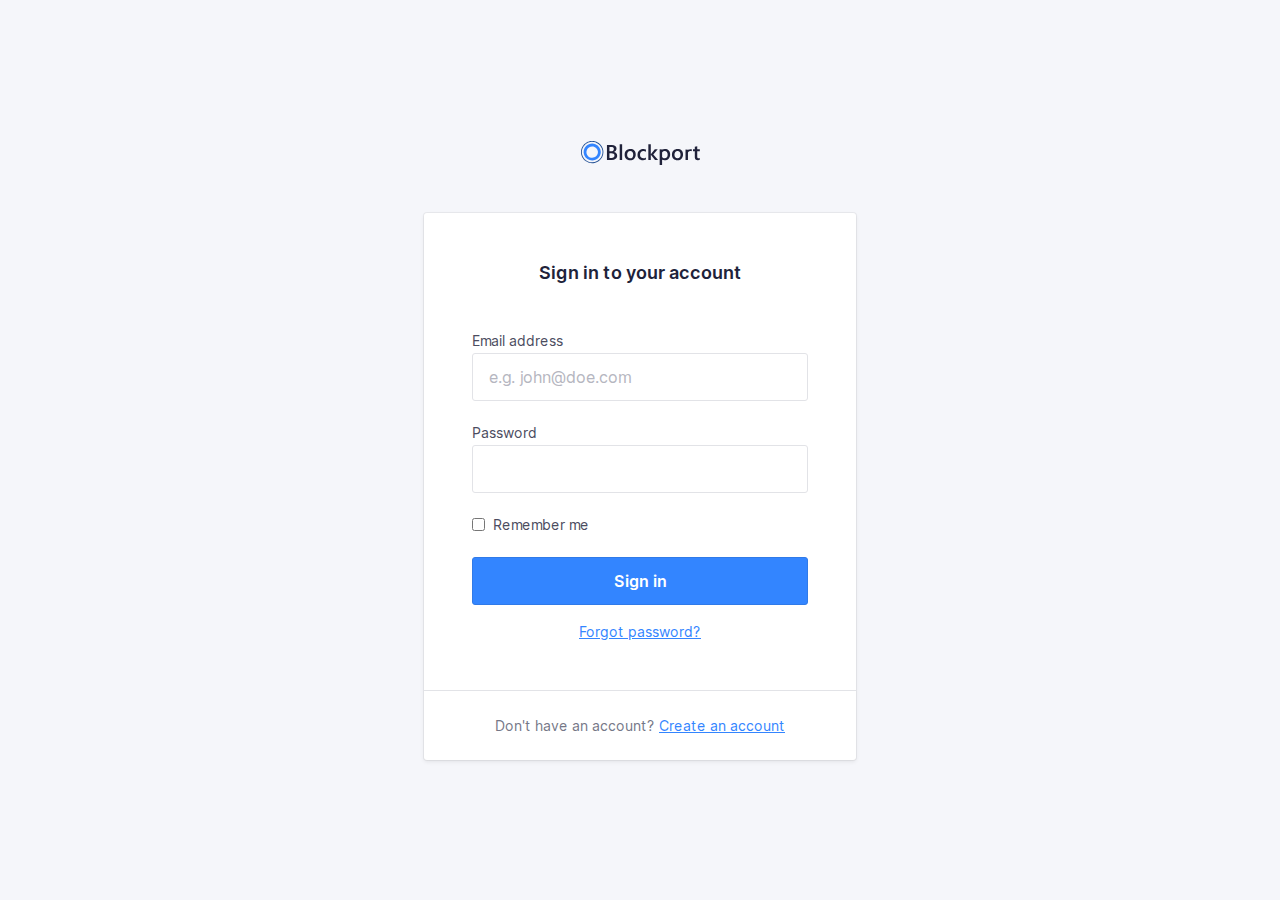
==== index.html @ 07c6e203 "Initial commit" ====
<!doctype html>
<html lang="en">

<head>
    <meta charset="utf-8">
    <meta http-equiv="x-ua-compatible" content="ie=edge">
    <title>Blockport - Sign in</title>
    <meta name="description" content="This is my HTML5 boilerplate.">
    <meta name="viewport" content="width=device-width, initial-scale=1.0">
    <meta name="theme-color" content="#e85e00">

    <link rel="icon" href="favicon.svg">
    <link rel="apple-touch-icon" href="apple-touch-icon.png">
    <link rel="manifest" href="manifest.json">

    <script defer src="script/app.js"></script>
    <link rel="stylesheet" href="css/screen.css">
</head>

<body>
    <section class="o-row o-row--login">
        <div class="o-container u-max-width-xs">
            <h1 class="c-logo">
                <svg class="c-logo__symbol" viewBox="0 0 119 24" xmlns="http://www.w3.org/2000/svg">
                    <title>Blockport</title>
                    <path class="c-logo__path c-logo__path--1" d="M25.9496128,18.9917356 L25.9496128,4.04231406 L30.7396633,4.04231406 C32.19945,4.04231406 33.3560606,4.35834712 34.2094949,4.99041321 C35.0252057,5.55089835 35.5052521,6.4769114 35.4896465,7.4598347 C35.5056187,8.25676883 35.2485893,9.03557965 34.7604209,9.6694215 C34.2511175,10.3119823 33.5500641,10.7791057 32.7570539,11.0042975 L32.7570539,11.0459504 C33.6957957,11.1207168 34.5764055,11.5260387 35.2392256,12.1884297 C35.8602694,12.8310744 36.1707912,13.6667769 36.1707912,14.6955372 C36.1979832,15.9155062 35.6268682,17.0730015 34.6382155,17.8016529 C33.6205051,18.5950413 32.3363468,18.9917356 30.7857407,18.9917356 L25.9496128,18.9917356 Z M41.1511616,18.9918689 L38.6990404,18.9918689 L38.6990404,3.18727869 L41.1511616,3.18727869 L41.1511616,18.9918689 Z M49.1105387,19.2396694 C47.4477441,19.2396694 46.1195118,18.741157 45.1258418,17.7441322 C44.1321717,16.7471074 43.6360046,15.4247934 43.6373401,13.7771901 C43.6373401,11.9841322 44.1548767,10.5838017 45.1899495,9.57619833 C46.2250223,8.56859504 47.6200337,8.06479338 49.3749832,8.06479338 C51.0591469,8.06479338 52.3720202,8.55471073 53.3136027,9.53454547 C54.2551852,10.5143802 54.7226376,11.8730579 54.7159596,13.6105785 C54.7159596,15.313719 54.2091077,16.677686 53.195404,17.7024794 C52.1817003,18.7272727 50.8200787,19.2396694 49.1105387,19.2396694 Z M64.9231145,18.4998347 C63.986548,19.011405 62.9292595,19.2667693 61.8599663,19.2396694 C60.2572727,19.2396694 58.9657689,18.7444628 57.9854545,17.7540496 C57.0051402,16.7636364 56.5136477,15.4796694 56.5109764,13.9021488 C56.5109764,12.1434711 57.0385299,10.7312397 58.0936364,9.66545453 C59.1487429,8.59966942 60.5611166,8.0661157 62.3307576,8.06479338 C63.2258904,8.04636779 64.1144193,8.22027864 64.9351347,8.57454547 L64.9351347,10.8277686 C64.2490961,10.2941313 63.4035149,10.0011171 62.5310943,9.99471073 C61.5738178,9.96365776 60.6492491,10.3415166 59.9928283,11.0320661 C59.3330526,11.7236364 59.003165,12.6287603 59.003165,13.747438 C59.003165,14.8661157 59.3136869,15.7381818 59.9347306,16.3636364 C60.5557744,17.0023141 61.3891751,17.3216529 62.4349327,17.3216529 C63.3470917,17.3090469 64.2260005,16.9806241 64.9191077,16.3933884 L64.9191077,18.4998347 L64.9231145,18.4998347 Z M77.1256229,18.9918689 L74.0304209,18.9918689 L69.8393771,13.8605902 L69.7973064,13.8605902 L69.7973064,18.9918689 L67.3451852,18.9918689 L67.3451852,3.18727869 L69.7973064,3.18727869 L69.7973064,13.2039344 L69.8393771,13.2039344 L73.7980303,8.31462295 L76.7349663,8.31462295 L72.2814815,13.4718689 L77.1256229,18.9918689 Z M118.81569,18.8747107 C118.223016,19.1343064 117.578072,19.2557712 116.930522,19.2297521 C114.839007,19.2297521 113.793249,18.2380165 113.793249,16.2545455 L113.793249,10.2128926 L111.990219,10.2128926 L111.990219,8.31669423 L113.793249,8.31669423 L113.793249,5.84528927 L116.235354,5.15702479 L116.235354,8.31669423 L118.81569,8.31669423 L118.81569,10.2128926 L116.235354,10.2128926 L116.235354,15.5504132 C116.235354,16.1824793 116.351549,16.6340496 116.583939,16.905124 C116.81633,17.1761983 117.202312,17.3084298 117.741886,17.3018182 C118.130518,17.3099664 118.50999,17.1844984 118.81569,16.9467769 L118.81569,18.8647934 L118.81569,18.8747107 Z M109.678333,8.12826445 C110.052664,8.12904551 110.426384,8.1582218 110.796212,8.21553718 L110.796212,10.2961983 C110.392833,10.129817 109.958979,10.0480952 109.522071,10.0561983 C108.65244,10.0185786 107.815007,10.3854441 107.258266,11.0479339 C107.143588,11.1960713 107.043624,11.3548242 106.959764,11.5219835 L106.959764,18.9917356 L104.519663,18.9917356 L104.519663,8.37818184 L106.959764,8.66776859 L106.959764,8.67768594 C107.814579,8.30025824 108.742499,8.11272598 109.678333,8.12826445 Z M96.4320707,19.2396694 C94.7692761,19.2396694 93.4410438,18.741157 92.4473737,17.7441322 C91.4537037,16.7471074 90.9575366,15.4247934 90.9588721,13.7771901 C90.9588721,11.9841322 91.4764087,10.5838017 92.5114815,9.57619833 C93.5465543,8.56859504 94.9415657,8.06479338 96.6965152,8.06479338 C98.3806789,8.06479338 99.6935522,8.55471073 100.635135,9.53454547 C101.576717,10.5143802 102.04417,11.8730579 102.037492,13.6105785 C102.037492,15.313719 101.53064,16.677686 100.516936,17.7024794 C99.5032323,18.7272727 98.1416107,19.2396694 96.4320707,19.2396694 Z M87.7494781,9.53454547 C88.6883893,10.5157025 89.1578451,11.873719 89.1578451,13.608595 C89.1591806,15.3117355 88.6523287,16.6757025 87.6372896,17.7004959 C86.6222504,18.7252892 85.258625,19.2376859 83.5464141,19.2376859 C82.7065422,19.2489838 81.8737089,19.0847473 81.1023064,18.7557025 L81.1023064,23.8968595 L78.6622054,23.8968595 L78.6622054,8.31471073 L81.1023064,8.60429752 C81.9552279,8.23296681 82.8792553,8.04891403 83.8108586,8.06479338 C85.5017003,8.06479338 86.8145736,8.55471073 87.7494781,9.53454547 Z M96.5422559,9.99471073 C95.6726247,9.95709108 94.8351921,10.3239565 94.2784512,10.9864463 C93.7241864,11.6476033 93.4470539,12.5580165 93.4470539,13.7176859 C93.4470539,14.8363636 93.7275253,15.7170248 94.288468,16.3596694 C94.8529651,17.0028668 95.6823515,17.3568733 96.5422559,17.3216529 C97.5038721,17.3216529 98.2424466,17.0056198 98.7579798,16.3735537 C99.273513,15.7414876 99.5366216,14.8416529 99.5473064,13.6740496 C99.5473064,12.4998347 99.28954,11.5927273 98.7740067,10.9527273 C98.2584735,10.3127273 97.5145568,9.99338845 96.5422559,9.99471073 Z M28.4438047,6.03570248 L28.4438047,10.286281 L30.0645286,10.286281 C30.9353255,10.286281 31.6178058,10.0833058 32.1119697,9.67735538 C32.6061335,9.27140494 32.8532155,8.69619836 32.8532155,7.95173555 C32.8532155,6.67305785 31.9897643,6.03371902 30.262862,6.03371902 L28.4418013,6.03371902 L28.4438047,6.03570248 Z M28.4438047,12.2796694 L28.4438047,17.0082644 L30.5813973,17.0082644 C31.5163019,17.0082644 32.237514,16.7947108 32.7450337,16.3676033 C33.2602043,15.9259125 33.5416601,15.2742418 33.5083165,14.6003306 C33.5083165,13.0505785 32.4238271,12.2757025 30.2548485,12.2757025 L28.4518182,12.2757025 L28.4438047,12.2796694 Z M49.226734,9.99471073 C48.3571028,9.95709108 47.5196702,10.3239565 46.9629293,10.9864463 C46.4086646,11.6476033 46.131532,12.5580165 46.131532,13.7176859 C46.131532,14.8363636 46.4120034,15.7170248 46.9729461,16.3596694 C47.5370578,17.0036033 48.3664998,17.3583638 49.226734,17.3236364 C50.1883502,17.3236364 50.9269247,17.0076033 51.4424579,16.3755372 C51.9579912,15.7434711 52.2157576,14.8436364 52.2157576,13.6760331 C52.2157576,12.5018182 51.9579912,11.5947107 51.4424579,10.9547107 C50.9269247,10.3147108 50.1883502,9.99471073 49.226734,9.99471073 Z M85.8803367,16.3735537 C86.3958699,15.738843 86.6543043,14.8390083 86.6556397,13.6740496 C86.6556397,12.4985124 86.3978733,11.591405 85.8823401,10.9527273 C85.3668068,10.3140496 84.6282323,9.99471073 83.6666162,9.99471073 C82.796985,9.95709108 81.9595523,10.3239565 81.4028114,10.9864463 C81.2895823,11.124335 81.1896456,11.2724196 81.1043098,11.4287603 L81.1043098,15.9153719 C81.6149937,16.8312057 82.6094895,17.3774459 83.6646128,17.3216529 C84.626229,17.3216529 85.3648035,17.0056198 85.8803367,16.3735537 Z">
                    </path>
                    <path class="c-logo__path c-logo__path--2" d="M11.1988215,19.5867769 C7.72899435,19.5891833 4.59940205,17.5218316 3.26949789,14.3488101 C1.93959376,11.1757885 2.67130845,7.5220381 5.12341434,5.09144786 C7.57552021,2.66085764 11.2650639,1.93214337 14.4714645,3.24513351 C17.6778651,4.55812363 19.7696074,7.65421885 19.771229,11.0895868 C19.7679239,15.7772288 15.9334776,19.5780304 11.1988215,19.5867769 Z M11.1988215,5.38314051 C8.86509736,5.38073339 6.75988968,6.77093308 5.86550131,8.90506387 C4.97111293,11.0391947 5.46382249,13.496632 7.11372873,15.1307206 C8.76363496,16.7648092 11.2455511,17.2534798 13.4013998,16.3687158 C15.5572486,15.4839518 16.962125,13.4001349 16.9605051,11.0895868 C16.9572,7.93949107 14.3805102,5.38572999 11.1988215,5.37917355 L11.1988215,5.38314051 Z">
                    </path>
                    <path class="c-logo__path c-logo__path--3" d="M21.2917845,15.8796694 C21.3118182,15.8380165 21.3358586,15.8023141 21.3558923,15.7606612 C22.6443671,13.0744887 22.7786498,9.98607785 21.7280964,7.20021549 C20.6775431,4.41435317 18.5317957,2.16875244 15.7805219,0.975867769 L15.7805219,0.96 C15.6683333,0.910413222 15.5541414,0.874710744 15.4419529,0.82909091 C15.2937037,0.767603308 15.1434512,0.710082645 14.9931987,0.656528927 C14.792862,0.583140496 14.5925253,0.517685949 14.378165,0.458181816 C14.2319192,0.414545453 14.0856734,0.374876033 13.9394276,0.337190082 C13.7203928,0.281652893 13.501358,0.23338843 13.2823232,0.192396694 C13.1480976,0.16661157 13.0138721,0.144793388 12.8816498,0.124958678 C12.6546016,0.0905785125 12.4275533,0.0634710744 12.2005051,0.0436363637 C12.0762963,0.0337190082 11.9500842,0.0238016529 11.8258754,0.0178512397 C11.5881425,0.00462809917 11.3510774,-0.000661157024 11.1146801,0.00198347107 C10.988468,0.00198347107 10.8622559,0.00198347107 10.7380471,0.0119008265 C10.5076599,0.0218181818 10.2792761,0.0376859504 10.0528956,0.0614876034 C9.9146633,0.0753719009 9.77843434,0.0932231406 9.64220539,0.113057851 C9.44186869,0.142809918 9.22350168,0.176528926 9.01715488,0.218181818 C8.86089226,0.249917356 8.70462963,0.283636364 8.548367,0.321322314 C8.39210438,0.359008265 8.18575758,0.412561983 8.00745791,0.466115701 C7.82915825,0.519669423 7.65286195,0.577190081 7.47656566,0.638677688 C7.30026936,0.70016529 7.17405724,0.747768594 7.02580808,0.807272727 C6.82547138,0.884628098 6.63715488,0.969917355 6.44483165,1.05719008 C6.31861953,1.11471074 6.19441077,1.17421488 6.07220539,1.23768595 C5.87186869,1.34082644 5.67153199,1.45190082 5.47119529,1.56694215 C5.36301347,1.63041322 5.25683502,1.69586777 5.15065657,1.76528926 C4.95165543,1.89752066 4.75666107,2.02975207 4.5656734,2.16198347 C4.46416949,2.23603306 4.36400114,2.31140496 4.26516835,2.38809918 C4.07952302,2.52958678 3.89721661,2.67834711 3.71824916,2.83438017 C3.61607744,2.92363636 3.51791246,3.0168595 3.41774411,3.11008265 C3.25747475,3.26347108 3.10121212,3.42214876 2.94895623,3.5861157 C2.84678451,3.69719008 2.74861953,3.81024794 2.64845118,3.92528926 C2.51021886,4.08793389 2.37599327,4.25454547 2.24777778,4.42512397 C2.15161616,4.55206611 2.05946128,4.68099175 1.96930976,4.82181816 C1.90119529,4.92099175 1.82506734,5.0201653 1.75895623,5.11537188 C1.69284512,5.2105785 1.65878788,5.29190081 1.60670034,5.37917355 C1.53457912,5.49818184 1.46446128,5.61917355 1.40636364,5.74214876 C1.28415825,5.96231406 1.16796296,6.18446282 1.06178451,6.40859504 C1.02372054,6.44826445 0.995673401,6.49586778 0.981649832,6.54148761 C0.967626263,6.58710744 0.939579125,6.65454547 0.915538721,6.71008265 C0.808692479,6.95471075 0.711863077,7.20132232 0.625050505,7.44991735 C0.588989899,7.55438018 0.55426487,7.65884298 0.520875421,7.76330577 C0.444747475,8.00528927 0.377968575,8.24793388 0.320538721,8.49123966 C0.291156005,8.61157023 0.263776655,8.73190084 0.238400673,8.85223141 C0.191655443,9.07966942 0.152255892,9.30710742 0.12020202,9.53454547 C0.10016835,9.67338842 0.0821380471,9.81024795 0.0681144781,9.9490909 C0.0460774411,10.1613223 0.0320538721,10.3715703 0.022037037,10.5838017 C0.022037037,10.7365289 0.010016835,10.8872727 0.010016835,11.04 C0.010016835,11.2383471 0.010016835,11.4366942 0.026043771,11.6350413 C0.026043771,11.7917356 0.0440740741,11.9484297 0.0580976431,12.105124 C0.0761279461,12.3034711 0.104175084,12.5018182 0.132222222,12.7001653 C0.146245791,12.8429752 0.18030303,13.0036364 0.2003367,13.1543802 C0.238400673,13.3527273 0.286481481,13.5510744 0.336565657,13.7494215 C0.380639731,13.8961983 0.406683502,14.0330579 0.446750842,14.1758678 C0.506851852,14.3742149 0.576969697,14.5844628 0.647087542,14.7867769 C0.693164983,14.9157025 0.739242424,15.0446281 0.789326599,15.1715703 C0.871464646,15.3699174 0.963619529,15.5801653 1.05777778,15.7804959 C1.11387205,15.8995041 1.16996633,16.0185124 1.23006734,16.1355372 C1.33223906,16.3338843 1.44242424,16.5322314 1.55461279,16.7166942 C1.62473064,16.8357025 1.69484848,16.9527273 1.76897306,17.0677686 C1.88316498,17.2442975 2.00537037,17.4168595 2.12957912,17.587438 C2.21973064,17.7123967 2.31188552,17.8353719 2.40804714,17.9563636 C2.50420875,18.0773554 2.65646465,18.2519008 2.78468013,18.3966942 C2.91289562,18.5414876 3.02308081,18.6644628 3.14929293,18.7933884 C3.27550505,18.9223141 3.3876936,19.027438 3.51190236,19.1424794 C3.63611111,19.2575206 3.81841751,19.4241322 3.98069024,19.5590082 C4.09287879,19.6522314 4.20907407,19.7434711 4.32727273,19.8327273 C4.50957912,19.9735537 4.69388889,20.1084297 4.88621212,20.2294215 C4.9362963,20.2631405 4.98037037,20.3008265 5.03045455,20.3345455 C7.52290169,21.989742 10.5859073,22.5756212 13.5217147,21.9587191 C16.4575222,21.3418171 19.0161165,19.5746694 20.6146465,17.0598347 L20.6266667,17.0598347 C20.6647306,17.0003306 20.6947811,16.9368595 20.7328451,16.8753719 C20.8149832,16.7424794 20.8911111,16.6036364 20.9692424,16.4647934 C21.0854377,16.2763636 21.1936195,16.08 21.2917845,15.8796694 Z M6.96771044,20.4198347 C6.40765296,20.1694737 5.87129224,19.8701033 5.36501684,19.5252893 C5.18671717,19.4042975 5.01442761,19.2773554 4.84614478,19.1464463 C4.73996633,19.065124 4.63378788,18.9818182 4.53161616,18.8965289 C4.38136364,18.7715703 4.23912458,18.6406612 4.09888889,18.5097521 C3.9586532,18.378843 3.87451178,18.2995041 3.76632997,18.1884297 C3.65814815,18.0773554 3.53794613,17.9444628 3.42976431,17.8214876 C3.32158249,17.6985124 3.19737374,17.5557025 3.08718855,17.4247934 C2.97700337,17.2938843 2.91489899,17.1986777 2.83075758,17.0836364 C2.71656566,16.9249587 2.60237374,16.766281 2.49819865,16.6036364 C2.43008418,16.4965289 2.36597643,16.3894215 2.29786195,16.2803306 C2.19368687,16.1038017 2.09752525,15.9252893 1.9973569,15.7447934 C1.94126263,15.6376859 1.89117845,15.528595 1.83909091,15.4195041 C1.7609596,15.2231405 1.67681818,15.0386777 1.60069024,14.8482644 C1.55461279,14.7332231 1.51454545,14.6161983 1.47247475,14.501157 C1.40436027,14.3127273 1.34025253,14.1242975 1.28415825,13.9319008 C1.24609428,13.8029752 1.2140404,13.6760331 1.18198653,13.5490909 C1.13590909,13.3626446 1.09183502,13.1761983 1.05577441,12.9897521 C1.02973064,12.8429752 1.0076936,12.7140496 0.981649832,12.5771901 C0.953602694,12.3927273 0.92956229,12.2082644 0.911531987,12.0218182 C0.897508418,11.8809918 0.889494949,11.7401653 0.881481481,11.5993388 C0.881481481,11.4109091 0.865454545,11.2224794 0.865454545,11.0340496 C0.865454545,10.8971901 0.865454545,10.7603306 0.877474747,10.6254545 C0.877474747,10.4271074 0.899511785,10.2287603 0.919545455,10.0304132 C0.931565657,9.90743803 0.94959596,9.78247936 0.965622896,9.65950414 C0.995673401,9.44528927 1.03173401,9.23107436 1.07580808,9.01884299 C1.09784512,8.91173555 1.12188552,8.80462812 1.14792929,8.69950414 C1.20402357,8.47074382 1.27080247,8.24330577 1.34826599,8.01719009 C1.37764871,7.9246281 1.408367,7.83206612 1.44042088,7.73950414 C1.52189113,7.50545453 1.61204265,7.2740496 1.71087542,7.04528927 C1.75094276,6.95206611 1.7910101,6.86082645 1.83508418,6.76958679 C1.93525253,6.55537188 2.03542088,6.3490909 2.15762626,6.14479338 C2.21973064,6.03570248 2.27983165,5.92661158 2.34594276,5.81752064 C2.45412458,5.63900825 2.5683165,5.46644628 2.68651515,5.29586778 C2.7686532,5.17685949 2.85279461,5.0598347 2.93893939,4.94479338 C3.06047699,4.7847934 3.18602133,4.62876031 3.31557239,4.47669423 C3.40505612,4.36826447 3.49520763,4.26710742 3.58602694,4.17322312 C3.73026936,4.01983471 3.87718294,3.86842975 4.02676768,3.71900826 C4.11491582,3.63438017 4.20506734,3.55173554 4.29722222,3.47107438 C4.46016275,3.32694215 4.62710998,3.18809917 4.79806397,3.05454545 C4.88754769,2.98446281 4.978367,2.91834711 5.07052189,2.85619835 C5.24815375,2.72396694 5.42912458,2.60099173 5.61343434,2.48727273 C5.71093152,2.42512397 5.80909651,2.36561983 5.90792929,2.30876033 C6.09090349,2.20165289 6.27654882,2.09983471 6.46486532,2.00330579 C6.57705387,1.94644628 6.69057799,1.89157025 6.80543771,1.83867769 C6.98306957,1.75669422 7.16203704,1.67933884 7.34234007,1.60661157 C7.47589785,1.55239669 7.61413018,1.50082645 7.75703704,1.45190082 C7.91864196,1.39504132 8.08225029,1.34214876 8.24786195,1.29322314 C8.41347361,1.24429752 8.57975307,1.2 8.74670034,1.16033058 C8.8896072,1.12595041 9.03318182,1.09421488 9.17742424,1.06512397 C9.36841191,1.02677686 9.56073514,0.994380165 9.75439394,0.967933885 C9.87993826,0.950743802 10.0061504,0.934876033 10.1330303,0.920330577 C10.3440516,0.899173554 10.5557407,0.883966942 10.7680976,0.874710744 L11.1126768,0.874710744 C11.3317116,0.874710744 11.5514141,0.880000001 11.7717845,0.890578513 L12.1143603,0.914380167 C12.3307239,0.932892563 12.5464197,0.958677687 12.7614478,0.991735538 C12.8829854,1.01024793 13.004523,1.0307438 13.1260606,1.05322314 C13.330404,1.09157025 13.5347475,1.13652893 13.7390909,1.18809918 C13.8713131,1.22181818 14.0035354,1.25752066 14.1397643,1.29719008 C14.3320875,1.35404959 14.523743,1.41619835 14.7147306,1.48363636 C14.8509596,1.53322314 14.9851852,1.58479339 15.115404,1.64033058 C17.755199,2.69780719 19.8336285,4.79210648 20.8551251,7.42387715 C21.8766218,10.0556478 21.7496417,12.9890377 20.5044613,15.5246281 C20.4123064,15.7229752 20.3041246,15.8975206 20.207963,16.08 C20.1378451,16.2029752 20.0697306,16.3279339 19.9956061,16.4489256 C17.2731751,20.8198837 11.7011151,22.517402 6.96771044,20.4178512 L6.96771044,20.4198347 Z">
                    </path>
                </svg>
            </h1>
            <form class="c-card" action="#">
                <div class="c-card__body">
                    <h2 class="c-card__title">
                        Sign in to your account
                    </h2>
                    <p class="c-form-field">
                        <label class="c-label" for="username">
                            Email address
                        </label>
                        <input class="c-input" type="email" name="username" id="username" placeholder="e.g. john@doe.com" required>
                    </p>
                    <p class="c-form-field">
                        <label class="c-label" for="password">
                            Password
                        </label>
                        <input class="c-input" type="password" name="password" id="password" required>
                    </p>
                    <p class="c-form-field c-form-field--option">
                        <input class="c-option" type="checkbox" id="rememberme">
                        <label class="c-label c-label--option" for="rememberme">
                            Remember me
                        </label>
                    </p>
                    <p class="u-mb-md">
                        <!-- Input type button
                                <input type="submit" class="o-button-reset c-button" value="Sign in"/>
                            -->
                        <!-- Button -->
                        <button type="submit" class="o-button-reset c-button">Sign in</button>
                    </p>
                    <p class="u-text-sm u-align-text-center">
                        <a href="#!">
                            Forgot password?
                        </a>
                    </p>
                </div>
                <div class="c-card__footer">
                    <p class="u-align-text-center u-text-sm u-color-neutral-600">
                        Don't have an account? <a href="#">Create an account</a>
                    </p>
                </div>
            </form>

        </div>
    </section>
</body>

</html>
---- css/screen.css ----
/*------------------------------------*\
#FONTS
\*------------------------------------*/

@font-face {
    font-family: "Inter Web";
    font-weight: 400;
    src: url("../fonts/Inter-Regular.woff2") format("woff2")
}

@font-face {
    font-family: "Inter Web";
    font-weight: 600;
    src: url("../fonts/Inter-SemiBold.woff2") format("woff2")
}

/*---------------------------------------/*
 # SETTINGS
/*---------------------------------------*/

:root {
    /* colors */
    --global-color-primary-h: 216deg;
    --global-color-primary-s: 100%;
    --global-color-primary-l: 60%;
    --global-color-primary-500-hsl: var(--global-color-primary-h) var(--global-color-primary-s) var(--global-color-primary-l);
    --global-color-primary-500: hsl(var(--global-color-primary-500-hsl));
    --global-color-primary-400: hsl(var(--global-color-primary-h) 100% 65%);
    --global-color-primary-600: hsl(var(--global-color-primary-h) 80% 55%);
    --global-color-primary-700: hsl(var(--global-color-primary-h) 65% 35%);
    --global-color-primary-500-alpha-75: hsl(var(--global-color-primary-500-hsl) / .75);
    --global-color-primary-500-alpha-30: hsl(var(--global-color-primary-500-hsl) / .3);

    --global-color-neutral-050: #F5F6FA;
    --global-color-neutral-100: #E2E3E7;
    --global-color-neutral-200: #caccd4;
    --global-color-neutral-300: #b5b6c0;
    --global-color-neutral-400: #a0a1ad;
    --global-color-neutral-500: #8b8c9a;
    --global-color-neutral-600: #757787;
    --global-color-neutral-700: #606274;
    --global-color-neutral-800: #4b4c60;
    --global-color-neutral-900: #35374d;
    --global-color-neutral-950: #20223a;

    /* border stuff */
    --global-borderRadius: 3px;
    --global-borderWidth: 1px;

    /* transitions */
    --global-transitionTiming-alpha: .1s ease-out;

    /* Baseline settings */
    --global-baseline: .5rem;
    --global-whitespace: calc(var(--global-baseline) * 3);
    /* = 24px */

    --global-whitespace-xs: calc(var(--global-baseline) / 2);
    /* = 4px */
    --global-whitespace-sm: calc(var(--global-baseline) * 1);
    /*  = 8px */
    --global-whitespace-md: calc(var(--global-baseline) * 2);
    /*  = 16px */
    --global-whitespace-lg: calc(var(--global-baseline) * 4);
    /*  = 32px */
    --global-whitespace-xl: calc(var(--global-whitespace) * 2);
    /*  = 48px */
    --global-whitespace-xxl: calc(var(--global-whitespace) * 3);
    /*  = 72px */
}

/*---------------------------------------/*
 # GENERIC
/*---------------------------------------*/

*,
*:before,
*:after {
    box-sizing: inherit;
    padding: 0;
    margin: 0;
    font-size: 100%;
    font-weight: normal;
}

img {
    display: block;
    max-width: 100%;
}

/*---------------------------------------/*
 # ELEMENTS
/*---------------------------------------*/
/*
    Elements: Page
    ---
    Default markup for page level elements
*/

html {
    line-height: 1.5;
    font-family: "Inter Web", Helvetica, arial, sans-serif;
    color: var(--global-color-neutral-950);
    background-color: var(--global-color-neutral-050);
    box-sizing: border-box;
    -webkit-font-smoothing: antialiased;
    -moz-osx-font-smoothing: grayscale;
}

/*
    Customize the background color and color to match your design.
*/

::selection {
    background: var(--global-color-primary-500);
    color: white;
}

/*
    Elements: typography
    ---
    Default markup for typographic elements
*/

h1,
h2,
h3 {
    font-weight: 700;
}

h1 {
    font-size: 2.25rem;
    line-height: calc(var(--global-baseline) * 6);
    margin: 0 0 var(--global-whitespace);
}

h2 {
    font-size: 2rem;
    line-height: calc(var(--global-baseline) * 5);
    margin: 0 0 var(--global-whitespace);
}

h3 {
    font-size: 1.125rem;
    line-height: calc(var(--global-baseline) * 4);
    margin: 0 0 var(--global-whitespace);
}

h4,
h5,
h6 {
    font-size: 1rem;
    font-weight: 600;
    line-height: calc(var(--global-baseline) * 3);
    margin: 0 0 var(--global-whitespace);
}

p,
ol,
ul,
dl,
table,
address,
figure {
    margin: 0 0 var(--global-whitespace);
}

ul,
ol {
    padding-left: var(--global-whitespace);
}

li {

    & ul,
    & ol {
        margin-bottom: 0;
    }
}

blockquote {
    font-style: normal;
    font-size: 1.375rem;
    line-height: calc(var(--global-baseline) * 6);
    margin: 0 0 var(--global-whitespace);
}

blockquote * {
    font-size: inherit;
    line-height: inherit;
}

figcaption {
    font-weight: 400;
    font-size: .75rem;
    line-height: calc(var(--global-baseline) * 2);
    margin-top: var(--global-whitespace-xxs);
}

hr {
    border: 0;
    height: var(--global-borderWidth);
    background: LightGrey;
    margin: 0 0 var(--global-whitespace);
}

a {

    &,
    &:visited {
        transition: all var(--global-transitionTiming-alpha);
        color: var(--global-color-primary-500);
        outline-color: var(--global-link-BoxShadowColor);
        outline-width: medium;
        outline-offset: 2px;
    }

    &:hover,
    &:focus {
        color: var(--global-color-primary-400);
    }

    &:active {
        color: var(--global-color-primary-600);
    }

}

label,
input {
    display: block;
}

input::placeholder {
    color: var(--global-color-neutral-300);
}

/*------------------------------------*\
#OBJECTS
\*------------------------------------*/

/*
    Objects: Row
    ---
    Creates a horizontal row that stretches the viewport and adds padding around children
*/

.o-row {
    display: flow-root;
    position: relative;
    padding: var(--global-whitespace) var(--global-whitespace) 0;
}

.o-row--login {
    min-height: 100vh;
    display: flex;
    align-items: center;
}

/*
    Objects: Container
    ---
    Creates a horizontal container that sets de global max-width
*/

.o-container {
    margin-left: auto;
    margin-right: auto;
    max-width: 79.5em;
    /* 79.5 * 16px = 1272 */
    width: 100%;
}

/*
    Objects: Layout
    ---
    The layout object provides us with a column-style layout system. This object
    contains the basic structural elements, but classes should be complemented
    with width utilities
*/

.o-layout {
    display: flex;
    flex-wrap: wrap;
}

.o-layout__item {
    width: 100%;
}

/* gutter modifiers, these affect o-layout__item too */

.o-layout--gutter {
    margin-left: calc(var(--global-whitespace) / -2);
    margin-right: calc(var(--global-whitespace) / -2);
}

.o-layout--gutter>.o-layout__item {
    padding-left: calc(var(--global-whitespace) / 2);
    padding-right: calc(var(--global-whitespace) / 2);
}

.o-layout--gutter-s {
    margin-left: calc(var(--global-whitespace-sm) * -1);
    margin-right: calc(var(--global-whitespace-sm) * -1);
}

.o-layout--gutter-s>.o-layout__item {
    padding-left: var(--global-whitespace-sm);
    padding-right: var(--global-whitespace-sm);
}

.o-layout--gutter-l {
    margin-left: calc(var(--global-whitespace-md) * -1);
    margin-right: calc(var(--global-whitespace-md) * -1);
}

.o-layout--gutter-l>.o-layout__item {
    padding-left: var(--global-whitespace-md);
    padding-right: var(--global-whitespace-md);
}

/* reverse horizontal row modifier */

.o-layout--row-reverse {
    flex-direction: row-reverse;
}

/* Horizontal alignment modifiers*/

.o-layout--justify-start {
    justify-content: flex-start;
}

.o-layout--justify-end {
    justify-content: flex-end;
}

.o-layout--justify-center {
    justify-content: center;
}

.o-layout--justify-space-around {
    justify-content: space-around;
}

.o-layout--justify-space-evenly {
    justify-content: space-evenly;
}

.o-layout--justify-space-between {
    justify-content: space-between;
}

/* Vertical alignment modifiers */

.o-layout--align-start {
    align-items: flex-start;
}

.o-layout--align-end {
    align-items: flex-end;
}

.o-layout--align-center {
    align-items: center;
}

.o-layout--align-baseline {
    align-items: baseline;
}

/* Vertical alignment modifiers that only work if there is one than one flex item */

.o-layout--align-content-start {
    align-content: start;
}

.o-layout--align-content-end {
    align-content: end;
}

.o-layout--align-content-center {
    align-content: center;
}

.o-layout--align-content-space-around {
    align-content: space-around;
}

.o-layout--align-content-space-between {
    align-content: space-between;
}

/*
    Objects: List
    ---
    Small reusable object to remove default list styling from lists
*/

.o-list {
    list-style: none;
    padding: 0;
}

/*
    Object: Button reset
    ---
    Small button reset object
*/

.o-button-reset {
    border: none;
    margin: 0;
    padding: 0;
    width: auto;
    overflow: visible;
    background: transparent;

    /* inherit font & color from ancestor */
    color: inherit;
    font: inherit;

    /* Normalize `line-height`. Cannot be changed from `normal` in Firefox 4+. */
    line-height: normal;

    /* Corrects font smoothing for webkit */
    -webkit-font-smoothing: inherit;
    -moz-osx-font-smoothing: inherit;

    /* Corrects inability to style clickable `input` types in iOS */
    -webkit-appearance: none;
}

/*
    Object: Hide accessible
    ---
    Accessibly hide any element
*/

.o-hide-accessible {
    position: absolute;
    width: 1px;
    height: 1px;
    padding: 0;
    margin: -1px;
    overflow: hidden;
    clip: rect(0, 0, 0, 0);
    border: 0;
}

/*------------------------------------*\
#COMPONENTS
\*------------------------------------*/

/*
    Component: Logo
    ---
    Website main logo
*/

.c-logo {
    height: var(--global-whitespace);
    display: flex;
    align-items: center;
    justify-content: center;
    margin-bottom: var(--global-whitespace-xl);
}

.c-logo__symbol {
    height: 100%;
}

.c-logo__path--1 {
    fill: var(--global-color-neutral-950);
}

.c-logo__path--2 {
    fill: var(--global-color-primary-500);
}

.c-logo__path--3 {
    fill: var(--global-color-primary-700);
}

/*
    Component: Card
    ---
    Card with box shadow
*/

.c-card {
    background-color: White;
    margin-bottom: var(--global-whitespace);
    border-radius: var(--global-borderRadius);
    box-shadow: 0 0 0 var(--global-borderWidth) rgba(0, 0, 0, 0.05), 0 2px 4px rgba(0, 0, 0, .075);
    overflow: hidden;
}

/* Add padding to child for more flexibility */
.c-card__body,
.c-card__footer {
    padding: var(--global-whitespace);
}

.c-card__footer {
    text-align: center;
    border-top: var(--global-borderWidth) solid var(--global-color-neutral-100);
}

.c-card__title {
    text-align: center;
    font-size: 1.125rem;
    line-height: calc(var(--global-baseline) * 3);
    font-weight: 600;

    @media (min-width: 27em) {
        margin-bottom: var(--global-whitespace-xl);
    }
}

/* This allows c-card__body and __footer to have equal padding everywhere */

.c-card__body>*:last-child,
.c-card__footer>*:last-child,
.c-card__body>*:last-child>*:last-child,
.c-card__footer>*:last-child>*:last-child {
    margin-bottom: 0;
}

@media (min-width: 27em) {
    .c-card__body {
        padding: var(--global-whitespace-xl);
    }
}

/*
    Component: Forms
    ---
    Everything form related here
*/

.c-form-field--option {
    display: flex;
    align-items: center;
}

/*
    Component: Input
    ---
    Class to put on all input="text" like form inputs
*/

.c-input {
    -webkit-appearance: none;
    -moz-appearance: none;
    appearance: none;
    width: 100%;
    border: var(--global-borderWidth) solid var(--global-color-neutral-100);
    border-radius: var(--global-borderRadius);
    color: var(--global-color-neutral-950);
    background-color: White;
    font-family: inherit;
    font-size: 1rem;
    line-height: calc(var(--global-baseline) * 3);
    padding: calc(var(--global-baseline) * 1.5 - var(--global-borderWidth)) var(--global-whitespace-md);
    outline: none;
    transition: border var(--global-transition-timing-alpha);

    &:hover {
        border-color: var(--global-color-neutral-200);
    }

    &:focus,
    &:active {
        border-color: var(--global-color-primary-500);
        box-shadow: 0 0 0 3px var(--global-color-primary-500-alpha-30);
    }
}

/* option input for checkboxes and radio buttons */

.c-option {
    margin-right: var(--global-whitespace-sm);
}

/*
    Component: Label
    ---
    Class to put on all form labels
*/

.c-label {
    margin-bottom: 0;
    font-size: .875rem;
    padding-bottom: var(--global-whitespace-xs);
    line-height: calc(var(--global-baseline) * 2);
    color: var(--global-color-neutral-800);
}

.c-label--option {
    padding-bottom: 0;
}

/*
    Component: Button
    ---
    Class to put on form buttons or
*/

.c-button {
    font-size: 1rem;
    font-weight: 700;
    border-radius: var(--global-borderRadius);
    border: var(--global-borderWidth) solid var(--global-color-primary-600);
    background-color: var(--global-color-primary-500);
    color: #fff;
    padding: calc(var(--global-baseline) * 1.5 - var(--global-borderWidth)) var(--global-whitespace-md);
    line-height: calc(var(--global-baseline) * 3);
    width: 100%;
    outline: none;
    transition: all var(--global-transition-timing-alpha);

    &:hover {
        background-color: var(--global-color-primary-400);
    }

    &:focus {
        box-shadow: 0 0 0 3px var(--global-color-primary-500-alpha-30);
    }

    &:active {
        background-color: var(--global-color-primary-600);
        box-shadow: none;
    }
}

/*------------------------------------*\
#UTILITIES
\*------------------------------------*/

/*
    Utilities: color
    ---
    Utility classes to put specific colors onto elements
*/

.u-color-neutral-500 {
    color: var(--global-color-neutral-500);
}

.u-color-neutral-600 {
    color: var(--global-color-neutral-600);
}

/*
    Utilities: spacing
    ---
    Utility classes to put specific margins and paddings onto elements
*/

.u-pt-clear {
    padding-top: 0 !important;
}

.u-mb-clear {
    margin-bottom: 0 !important;
}

.u-mb-xs {
    margin-bottom: var(--global-whitespace-xs) !important;
}

.u-mb-sm {
    margin-bottom: var(--global-whitespace-sm) !important;
}

.u-mb-md {
    margin-bottom: var(--global-whitespace-md) !important;
}

.u-mb-lg {
    margin-bottom: var(--global-whitespace-lg) !important;
}

.u-mb-xl {
    margin-bottom: var(--global-whitespace-xl) !important;
}

.u-mb-xl {
    margin-bottom: var(--global-whitespace-xl) !important;
}

/*
    Utilities: max-width
    ---
    Utility classes to put specific max widths onto elements
*/

.u-max-width-xs {
    max-width: 27em !important;
}

.u-max-width-sm {
    max-width: 39em !important;
}

.u-max-width-md {
    max-width: 50em !important;
}

.u-max-width-lg {
    max-width: 63.5em !important;
}

.u-max-width-none {
    max-width: none !important;
}


/*
    Utilities: align
    ---
    Utility classes align text or components
*/

.u-align-text-center {
    text-align: center;
}

.u-align-center {
    margin: 0 auto;
}

/*
    Utilities: text
    Utility classes to create smaller or bigger test
*/

.u-text-sm {
    font-size: .875rem;
}

/*
    Utilities: Widths
    ---
    Width utility classes
*/

.u-flex-basis-auto {
    flex-basis: auto;
}

.u-1-of-2 {
    flex-basis: 50% !important;
}

.u-2-of-2 {
    flex-basis: 100% !important;
}

.u-1-of-3 {
    flex-basis: 33.3333333333% !important;
}

.u-2-of-3 {
    flex-basis: 66.6666666667% !important;
}

.u-3-of-3 {
    flex-basis: 100% !important;
}

.u-1-of-4 {
    flex-basis: 25% !important;
}

.u-2-of-4 {
    flex-basis: 50% !important;
}

.u-3-of-4 {
    flex-basis: 75% !important;
}

.u-4-of-4 {
    flex-basis: 100% !important;
}

.u-1-of-5 {
    flex-basis: 20% !important;
}

.u-2-of-5 {
    flex-basis: 40% !important;
}

.u-3-of-5 {
    flex-basis: 60% !important;
}

.u-4-of-5 {
    flex-basis: 80% !important;
}

.u-5-of-5 {
    flex-basis: 100% !important;
}

.u-1-of-6 {
    flex-basis: 16.6666666667% !important;
}

.u-2-of-6 {
    flex-basis: 33.3333333333% !important;
}

.u-3-of-6 {
    flex-basis: 50% !important;
}

.u-4-of-6 {
    flex-basis: 66.6666666667% !important;
}

.u-5-of-6 {
    flex-basis: 83.3333333333% !important;
}

.u-6-of-6 {
    flex-basis: 100% !important;
}

@media (min-width: 36.0625em) {
    .u-1-of-2-bp1 {
        flex-basis: 50% !important;
    }

    .u-2-of-2-bp1 {
        flex-basis: 100% !important;
    }

    .u-1-of-3-bp1 {
        flex-basis: 33.3333333333% !important;
    }

    .u-2-of-3-bp1 {
        flex-basis: 66.6666666667% !important;
    }

    .u-3-of-3-bp1 {
        flex-basis: 100% !important;
    }

    .u-1-of-4-bp1 {
        flex-basis: 25% !important;
    }

    .u-2-of-4-bp1 {
        flex-basis: 50% !important;
    }

    .u-3-of-4-bp1 {
        flex-basis: 75% !important;
    }

    .u-4-of-4-bp1 {
        flex-basis: 100% !important;
    }

    .u-1-of-5-bp1 {
        flex-basis: 20% !important;
    }

    .u-2-of-5-bp1 {
        flex-basis: 40% !important;
    }

    .u-3-of-5-bp1 {
        flex-basis: 60% !important;
    }

    .u-4-of-5-bp1 {
        flex-basis: 80% !important;
    }

    .u-5-of-5-bp1 {
        flex-basis: 100% !important;
    }

    .u-1-of-6-bp1 {
        flex-basis: 16.6666666667% !important;
    }

    .u-2-of-6-bp1 {
        flex-basis: 33.3333333333% !important;
    }

    .u-3-of-6-bp1 {
        flex-basis: 50% !important;
    }

    .u-4-of-6-bp1 {
        flex-basis: 66.6666666667% !important;
    }

    .u-5-of-6-bp1 {
        flex-basis: 83.3333333333% !important;
    }

    .u-6-of-6-bp1 {
        flex-basis: 100% !important;
    }
}

@media (min-width: 48.0625em) {
    .u-1-of-2-bp2 {
        flex-basis: 50% !important;
    }

    .u-2-of-2-bp2 {
        flex-basis: 100% !important;
    }

    .u-1-of-3-bp2 {
        flex-basis: 33.3333333333% !important;
    }

    .u-2-of-3-bp2 {
        flex-basis: 66.6666666667% !important;
    }

    .u-3-of-3-bp2 {
        flex-basis: 100% !important;
    }

    .u-1-of-4-bp2 {
        flex-basis: 25% !important;
    }

    .u-2-of-4-bp2 {
        flex-basis: 50% !important;
    }

    .u-3-of-4-bp2 {
        flex-basis: 75% !important;
    }

    .u-4-of-4-bp2 {
        flex-basis: 100% !important;
    }

    .u-1-of-5-bp2 {
        flex-basis: 20% !important;
    }

    .u-2-of-5-bp2 {
        flex-basis: 40% !important;
    }

    .u-3-of-5-bp2 {
        flex-basis: 60% !important;
    }

    .u-4-of-5-bp2 {
        flex-basis: 80% !important;
    }

    .u-5-of-5-bp2 {
        flex-basis: 100% !important;
    }

    .u-1-of-6-bp2 {
        flex-basis: 16.6666666667% !important;
    }

    .u-2-of-6-bp2 {
        flex-basis: 33.3333333333% !important;
    }

    .u-3-of-6-bp2 {
        flex-basis: 50% !important;
    }

    .u-4-of-6-bp2 {
        flex-basis: 66.6666666667% !important;
    }

    .u-5-of-6-bp2 {
        flex-basis: 83.3333333333% !important;
    }

    .u-6-of-6-bp2 {
        flex-basis: 100% !important;
    }
}

@media (min-width: 62.0625em) {
    .u-1-of-2-bp3 {
        flex-basis: 50% !important;
    }

    .u-2-of-2-bp3 {
        flex-basis: 100% !important;
    }

    .u-1-of-3-bp3 {
        flex-basis: 33.3333333333% !important;
    }

    .u-2-of-3-bp3 {
        flex-basis: 66.6666666667% !important;
    }

    .u-3-of-3-bp3 {
        flex-basis: 100% !important;
    }

    .u-1-of-4-bp3 {
        flex-basis: 25% !important;
    }

    .u-2-of-4-bp3 {
        flex-basis: 50% !important;
    }

    .u-3-of-4-bp3 {
        flex-basis: 75% !important;
    }

    .u-4-of-4-bp3 {
        flex-basis: 100% !important;
    }

    .u-1-of-5-bp3 {
        flex-basis: 20% !important;
    }

    .u-2-of-5-bp3 {
        flex-basis: 40% !important;
    }

    .u-3-of-5-bp3 {
        flex-basis: 60% !important;
    }

    .u-4-of-5-bp3 {
        flex-basis: 80% !important;
    }

    .u-5-of-5-bp3 {
        flex-basis: 100% !important;
    }

    .u-1-of-6-bp3 {
        flex-basis: 16.6666666667% !important;
    }

    .u-2-of-6-bp3 {
        flex-basis: 33.3333333333% !important;
    }

    .u-3-of-6-bp3 {
        flex-basis: 50% !important;
    }

    .u-4-of-6-bp3 {
        flex-basis: 66.6666666667% !important;
    }

    .u-5-of-6-bp3 {
        flex-basis: 83.3333333333% !important;
    }

    .u-6-of-6-bp3 {
        flex-basis: 100% !important;
    }
}

@media (min-width: 75.0625em) {
    .u-1-of-2-bp4 {
        flex-basis: 50% !important;
    }

    .u-2-of-2-bp4 {
        flex-basis: 100% !important;
    }

    .u-1-of-3-bp4 {
        flex-basis: 33.3333333333% !important;
    }

    .u-2-of-3-bp4 {
        flex-basis: 66.6666666667% !important;
    }

    .u-3-of-3-bp4 {
        flex-basis: 100% !important;
    }

    .u-1-of-4-bp4 {
        flex-basis: 25% !important;
    }

    .u-2-of-4-bp4 {
        flex-basis: 50% !important;
    }

    .u-3-of-4-bp4 {
        flex-basis: 75% !important;
    }

    .u-4-of-4-bp4 {
        flex-basis: 100% !important;
    }

    .u-1-of-5-bp4 {
        flex-basis: 20% !important;
    }

    .u-2-of-5-bp4 {
        flex-basis: 40% !important;
    }

    .u-3-of-5-bp4 {
        flex-basis: 60% !important;
    }

    .u-4-of-5-bp4 {
        flex-basis: 80% !important;
    }

    .u-5-of-5-bp4 {
        flex-basis: 100% !important;
    }

    .u-1-of-6-bp4 {
        flex-basis: 16.6666666667% !important;
    }

    .u-2-of-6-bp4 {
        flex-basis: 33.3333333333% !important;
    }

    .u-3-of-6-bp4 {
        flex-basis: 50% !important;
    }

    .u-4-of-6-bp4 {
        flex-basis: 66.6666666667% !important;
    }

    .u-5-of-6-bp4 {
        flex-basis: 83.3333333333% !important;
    }

    .u-6-of-6-bp4 {
        flex-basis: 100% !important;
    }
}

@media (min-width: 87.5625em) {
    .u-1-of-2-bp5 {
        flex-basis: 50% !important;
    }

    .u-2-of-2-bp5 {
        flex-basis: 100% !important;
    }

    .u-1-of-3-bp5 {
        flex-basis: 33.3333333333% !important;
    }

    .u-2-of-3-bp5 {
        flex-basis: 66.6666666667% !important;
    }

    .u-3-of-3-bp5 {
        flex-basis: 100% !important;
    }

    .u-1-of-4-bp5 {
        flex-basis: 25% !important;
    }

    .u-2-of-4-bp5 {
        flex-basis: 50% !important;
    }

    .u-3-of-4-bp5 {
        flex-basis: 75% !important;
    }

    .u-4-of-4-bp5 {
        flex-basis: 100% !important;
    }

    .u-1-of-5-bp5 {
        flex-basis: 20% !important;
    }

    .u-2-of-5-bp5 {
        flex-basis: 40% !important;
    }

    .u-3-of-5-bp5 {
        flex-basis: 60% !important;
    }

    .u-4-of-5-bp5 {
        flex-basis: 80% !important;
    }

    .u-5-of-5-bp5 {
        flex-basis: 100% !important;
    }

    .u-1-of-6-bp5 {
        flex-basis: 16.6666666667% !important;
    }

    .u-2-of-6-bp5 {
        flex-basis: 33.3333333333% !important;
    }

    .u-3-of-6-bp5 {
        flex-basis: 50% !important;
    }

    .u-4-of-6-bp5 {
        flex-basis: 66.6666666667% !important;
    }

    .u-5-of-6-bp5 {
        flex-basis: 83.3333333333% !important;
    }

    .u-6-of-6-bp5 {
        flex-basis: 100% !important;
    }
}
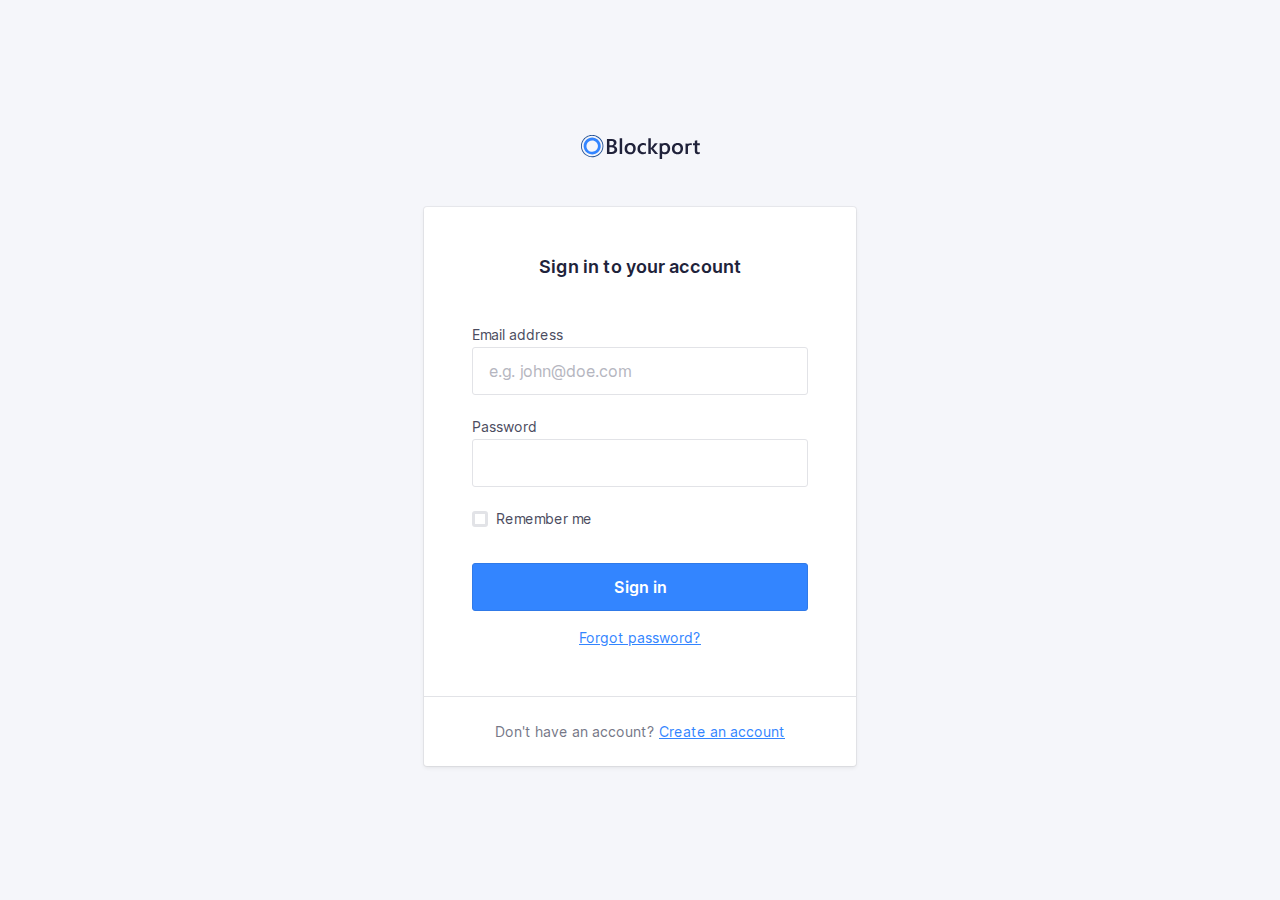
==== commit 68137629: "voorPauze" ====
--- a/index.html
+++ b/index.html
@@ -49,8 +49,13 @@
                         <input class="c-input" type="password" name="password" id="password" required>
                     </p>
                     <p class="c-form-field c-form-field--option">
-                        <input class="c-option" type="checkbox" id="rememberme">
-                        <label class="c-label c-label--option" for="rememberme">
+                        <input class="c-option c-option--hidden o-hide-accessible" type="checkbox" id="checkbox2">
+                        <label class="c-label c-label--option c-custom-option" for="checkbox2">
+                            <span class="c-custom-option__fake-input c-custom-option__fake-input--checkbox">
+                                <svg class="c-custom-option__symbol" xmlns="http://www.w3.org/2000/svg" viewBox="0 0 9 6.75">
+                                    <path d="M4.75,9.5a1,1,0,0,1-.707-.293l-2.25-2.25A1,1,0,1,1,3.207,5.543L4.75,7.086,8.793,3.043a1,1,0,0,1,1.414,1.414l-4.75,4.75A1,1,0,0,1,4.75,9.5" transform="translate(-1.5 -2.75)" />
+                                </svg>
+                            </span>
                             Remember me
                         </label>
                     </p>
--- a/css/screen.css
+++ b/css/screen.css
@@ -31,6 +31,7 @@
     --global-color-primary-500-alpha-75: hsl(var(--global-color-primary-500-hsl) / .75);
     --global-color-primary-500-alpha-30: hsl(var(--global-color-primary-500-hsl) / .3);
 
+    --global-color-neutral-000: #FFFFFF;
     --global-color-neutral-050: #F5F6FA;
     --global-color-neutral-100: #E2E3E7;
     --global-color-neutral-200: #caccd4;
@@ -43,9 +44,22 @@
     --global-color-neutral-900: #35374d;
     --global-color-neutral-950: #20223a;
 
+    --global-input-borderWidth: var(--global-borderWidth);
+    --global-input-backgroundColor: var(--global-color-neutral-800);
+    --global-input-color: var(--global-color-neutral-950);
+    --global-color-borderColor: var(--global-color-neutral-100);
+    --global-hover-borderColor: var(--global-color-neutral-200); 
+    --global-input-focus-borderColor: var(--global-color-primary-500);
+    --global-focus-boxShadow: 0 0 0 3px var(--global-color-primary-500-alpha-30);
+
+    --global-normal-boxShadow:0px 1px 3px hsla(0, 0%, 0%, 0.16);
+
     /* border stuff */
     --global-borderRadius: 3px;
     --global-borderWidth: 1px;
+    --global-borderWidth-s:1px;
+    --global-borderWidt-m:3px;
+    --global-border-circle:50%;
 
     /* transitions */
     --global-transitionTiming-alpha: .1s ease-out;
@@ -67,6 +81,23 @@
     /*  = 48px */
     --global-whitespace-xxl: calc(var(--global-whitespace) * 3);
     /*  = 72px */
+
+    /* Global inout variabels */
+    --global-input-backgroundColor: White;
+    --global-input-color: var(--global-color-neutral-950);
+
+   
+}
+
+@media(prefers-color-scheme: dark){
+    :root{
+        --global-input-backgroundColor: var(--global-input-backgroundColor);
+        --global-input-color: var(--global-color-neutral-950);
+        --global-color-borderColor: var(--global-color-neutral-100);
+        --global-hover-borderColor: var(--global-color-neutral-200); 
+        --global-input-focus-borderColor: var(--global-color-primary-500);
+        --global-focus-boxShadow: 0 0 0 3px var(--global-color-primary-500-alpha-30);
+       }
 }
 
 /*---------------------------------------/*
@@ -556,10 +587,10 @@
     -moz-appearance: none;
     appearance: none;
     width: 100%;
-    border: var(--global-borderWidth) solid var(--global-color-neutral-100);
+    border: var(--global-input-borderWidth) solid var(--global-color-borderColor);
     border-radius: var(--global-borderRadius);
-    color: var(--global-color-neutral-950);
-    background-color: White;
+    color: var(--global-input-color);
+    background-color: var(--global-input-backgroundColor);
     font-family: inherit;
     font-size: 1rem;
     line-height: calc(var(--global-baseline) * 3);
@@ -568,13 +599,13 @@
     transition: border var(--global-transition-timing-alpha);
 
     &:hover {
-        border-color: var(--global-color-neutral-200);
+        border-color: var(--global-hover-borderColor);
     }
 
     &:focus,
     &:active {
-        border-color: var(--global-color-primary-500);
-        box-shadow: 0 0 0 3px var(--global-color-primary-500-alpha-30);
+        border-color: var(--global-input-focus-borderColor);
+        box-shadow: var(--global-focus-boxShadow);
     }
 }
 
@@ -634,7 +665,178 @@
         box-shadow: none;
     }
 }
-
+/* custom inputs */
+
+
+/* .c-custom-option__fake-input--checkbox{
+
+}
+
+.c-option--hidden + .c-custom-option{
+ 
+} */
+
+/* CUSTOM CHECKBOXES & RADIO */
+.c-custom-option{
+    display: flex;
+    gap: 8px;
+    margin-bottom: 8px;
+}
+
+
+
+
+
+/* CUSTOM CHECKBOXES */
+.c-option--hidden + .c-custom-option .c-custom-option__fake-input--checkbox {
+    width: 16px;
+    height: 16px;
+    border: solid var(--global-color-borderColor);    
+    border-radius: var(--global-borderRadius);
+    padding: 3px;
+    display: flex;
+    align-items: center;
+    justify-content: center;
+    transition: all 0.1s ease-in-out;
+   
+    
+    
+}
+
+.c-option--hidden + .c-custom-option .c-custom-option__fake-input--checkbox .c-custom-option__symbol{
+    fill: var(--global-color-primary-500);
+    opacity: 0;
+    transition: opacity 0.1s ease-in-out;
+    
+  }
+  .c-option--hidden:checked + .c-custom-option .c-custom-option__fake-input--checkbox  .c-custom-option__symbol{
+    opacity: 100;
+  }
+
+  .c-option--hidden:checked + .c-custom-option .c-custom-option__fake-input--checkbox {
+
+   border: solid var(--global-color-primary-500-alpha-75);
+}
+.c-option--hidden:hover + .c-custom-option .c-custom-option__fake-input--checkbox {
+
+    border: solid var(--global-color-primary-500-alpha-30);
+ }
+  .c-option--hidden:focus + .c-custom-option .c-custom-option__fake-input--checkbox {
+    border: solid var(--global-color-primary-500-alpha-75);
+    box-shadow: var(--global-focus-boxShadow);
+}
+
+/* CUSTOM RADIO BUTTONS */
+.c-option-list__item{
+    display: flex;
+    align-items: center;
+    > .c-custom-option{
+        margin-bottom: 0;
+    }
+}
+
+.c-option--hidden + .c-custom-option .c-custom-option__fake-input--radio{
+    width: 16px;
+    height: 16px;
+    border: solid var(--global-color-borderColor);    
+    border-radius: var(--global-border-circle);
+    padding: 3px;
+    display: flex;
+    align-items: center;
+    justify-content: center;
+    transition: all 0.1s ease-in-out;
+}
+
+.c-option--hidden + .c-custom-option .c-custom-option__fake-input--radio .c-custom-option__symbol{
+        background-color:var(--global-color-primary-500);
+        height: 6px;
+        width: 6px;
+        border-radius: var(--global-border-circle);
+        opacity: 0;
+        transition:opacity 0.1s ease-in-out;
+}
+
+
+
+  .c-option--hidden:checked + .c-custom-option .c-custom-option__fake-input--radio  .c-custom-option__symbol{
+    opacity: 100;
+  }
+
+  .c-option--hidden:checked + .c-custom-option .c-custom-option__fake-input--radio {
+
+   border: solid var(--global-color-primary-500-alpha-75);
+}
+.c-option--hidden:hover + .c-custom-option .c-custom-option__fake-input--radio {
+
+    border: solid var(--global-color-primary-500-alpha-30);
+ }
+
+  .c-option--hidden:focus + .c-custom-option .c-custom-option__fake-input--radio {
+    border: solid var(--global-color-primary-500-alpha-75);
+    box-shadow: var(--global-focus-boxShadow);
+}
+
+
+/* Toevoegen margins bottom */
+  .c-option-list{
+    margin-bottom: 24px;
+  }
+  .c-option-list__item{
+    margin-bottom: 12px;
+  }
+
+  /* c-toggle */
+
+
+  .c-custom-toggle__fake-input{
+    display: block;
+    width: 48px;
+    height: 24px;
+    border-radius: 24px;
+    border: solid var(--global-color-borderColor);
+    background-color: var(--global-color-neutral-050);
+    transition: all 0.3s ease-in-out;
+    
+  }
+
+  .c-option--hidden:focus + .c-custom-toggle .c-custom-toggle__fake-input{
+    border: solid var(--global-color-primary-500-alpha-75);
+    box-shadow: var(--global-focus-boxShadow);
+  }
+
+
+  .c-custom-toggle__fake-input::after{
+    content: "";
+    display: block;
+    background-color: var(--global-color-neutral-000);
+
+    border: var(--global-color-neutral-050);
+    border-radius: var(--global-border-circle);
+    height: 100%;
+    width: 22px;
+    box-shadow: var(--global-normal-boxShadow);
+    transition: transform 0.1s ease-in-out;
+}
+
+.c-option--hidden:checked + .c-custom-toggle .c-custom-toggle__fake-input{
+    background-color: var(--global-color-primary-500);
+    border: solid var(--global-color-primary-500-alpha-75);
+}
+.c-option--hidden:checked + .c-custom-toggle .c-custom-toggle__fake-input::after{
+    transform: translateX(106%);
+}
+
+
+.c-custom-toggle-list__item .c-label{
+    display: flex;
+}
+
+.c-label--option{
+    display: flex;
+    gap: 8px;
+    margin-bottom: 12px;
+    align-items: center;
+}
 /*------------------------------------*\
 #UTILITIES
 \*------------------------------------*/
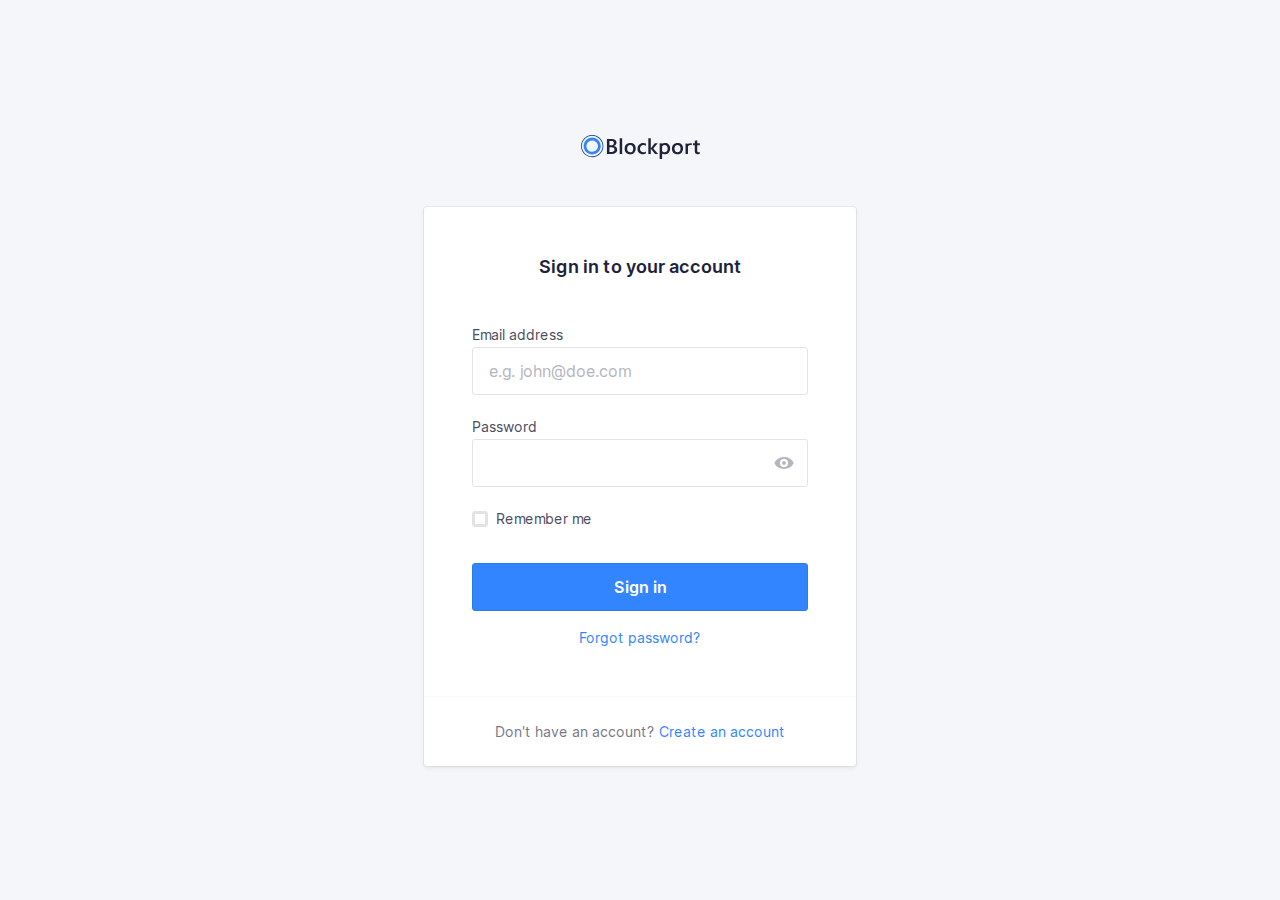
==== commit 4a715e04: "opdrachtThemeKlaar" ====
--- a/index.html
+++ b/index.html
@@ -46,7 +46,22 @@
                         <label class="c-label" for="password">
                             Password
                         </label>
-                        <input class="c-input" type="password" name="password" id="password" required>
+                        <span class="c-password-toggle-container">
+                            <input class="c-input c-input--password-with-toggle js-password-input" type="password" name="password" id="password" required />
+                            <!-- Password toggle -->
+                            <span class="c-password-toggle">
+                                <input id="togglePasswordCheckbox" type="checkbox" class=" c-password-toggle__checkbox js-password-toggle-checkbox o-hide-accessible" tabindex="-1" />
+                                <label class="c-password-toggle__label" for="togglePasswordCheckbox">
+                                    <svg class="c-password-toggle__symbol c-password-toggle__symbol--show" xmlns="http://www.w3.org/2000/svg" viewBox="0 0 20 20">
+                                        <path d="M6.4,133.876a11,11,0,0,1,19.571-.061l.029.061a11,11,0,0,1-19.571.061l-.029-.061Zm9.8,4a4,4,0,1,0,0-8h0a4,4,0,0,0,0,8Zm0-2a2,2,0,0,1,0-4h0a2,2,0,1,1,0,4Z" transform="translate(-6.2 -123.876)" />
+                                    </svg>
+                                    <svg class="c-password-toggle__symbol c-password-toggle__symbol--hide" xmlns="http://www.w3.org/2000/svg" viewBox="0 0 20 20">
+                                        <path d="M19.009,73.18l-1.77,1.78a3.908,3.908,0,0,0-1.037-.137,4,4,0,0,0-3.857,5.065l-.007-.028-2.76,2.75A11.106,11.106,0,0,1,6.4,78.82,11.014,11.014,0,0,1,19.076,73.2L19,73.18Zm3.8,1.85a11.163,11.163,0,0,1,3.2,3.79,11.014,11.014,0,0,1-12.7,5.622l.077.018,1.77-1.78a3.907,3.907,0,0,0,1.037.137,4,4,0,0,0,3.857-5.065l.007.028,2.76-2.75Zm-.25-3.99,1.42,1.42L9.839,86.6l-1.42-1.42Z" transform="translate(-6.199 -68.82)" />
+                                    </svg>
+                                    <span class="o-hide-accessible">Show password</span>
+                                </label>
+                            </span>
+                        </span>
                     </p>
                     <p class="c-form-field c-form-field--option">
                         <input class="c-option c-option--hidden o-hide-accessible" type="checkbox" id="checkbox2">
@@ -67,14 +82,14 @@
                         <button type="submit" class="o-button-reset c-button">Sign in</button>
                     </p>
                     <p class="u-text-sm u-align-text-center">
-                        <a href="#!">
+                        <a href="#!" class="u-nounderline">
                             Forgot password?
                         </a>
                     </p>
                 </div>
                 <div class="c-card__footer">
                     <p class="u-align-text-center u-text-sm u-color-neutral-600">
-                        Don't have an account? <a href="#">Create an account</a>
+                        Don't have an account? <a href="#" class="u-nounderline">Create an account</a>
                     </p>
                 </div>
             </form>
--- a/css/screen.css
+++ b/css/screen.css
@@ -46,11 +46,9 @@
 
     --global-input-borderWidth: var(--global-borderWidth);
     --global-input-backgroundColor: var(--global-color-neutral-800);
-    --global-input-color: var(--global-color-neutral-950);
     --global-color-borderColor: var(--global-color-neutral-100);
     --global-hover-borderColor: var(--global-color-neutral-200); 
     --global-input-focus-borderColor: var(--global-color-primary-500);
-    --global-focus-boxShadow: 0 0 0 3px var(--global-color-primary-500-alpha-30);
 
     --global-normal-boxShadow:0px 1px 3px hsla(0, 0%, 0%, 0.16);
 
@@ -82,23 +80,49 @@
     --global-whitespace-xxl: calc(var(--global-whitespace) * 3);
     /*  = 72px */
 
-    /* Global inout variabels */
-    --global-input-backgroundColor: White;
-    --global-input-color: var(--global-color-neutral-950);
-
-   
-}
+    /* VARIABELEN */
+    --global-form-backgroundColor: white;
+    --global-page-backgroundColor: var(--global-color-neutral-050); 
+    --global-page-titelTextColor: var(--global-color-neutral-950); 
+    --global-page-textColor: var(--global-color-neutral-800);
+    --global-page-textColorLight: var(--global-color-neutral-600);
+    --global-page-borderColer:var(--global-color-neutral-100);
+    --global-input-borderColorHover: var(--global-color-neutral-200) ;
+    --global-page-fillColorCircle: var(--global-color-primary-500);
+    --global-page-fillColorOuterCircle: #1B4186;
+    --global-input-focusHoverBorderShadowColor: 0 0 0 3px var(--global-color-primary-500-alpha-30);
+    --global-input-focusHoverBorderColor: var(--global-color-primary-500);
+    --global-input-activeBorderColor: var(--global-color-primary-600);
+    --global-button-bgColorHover: #4F95FF;
+    --global-input-errorColor: hsl(0, 100%, 60%);
+    --global-input-errorColorBoxShadow: hsl(var(--global-input-errorBorder)/ .3);
+    --global-input-bgColor: white; 
+    --global-link-color: var(--global-color-primary-500);
+    --global-link-focusColor: var(--global-color-primary-400);
+    --global-link-activeColor: var(--global-color-primary-600);
+    --global-placeholder-color: var(--global-color-neutral-300);
+    --global-input-blauwDertig: var(--global-color-primary-500-alpha-30);
+    --global-input-blauwVijfenZeventig: var(var(--global-color-primary-500-alpha-75));  
+    --global-input-bgColor: white;
+    --global-input-text: var(--global-color-neutral-900);
+    
+}   
+
+ /* VARIABELEN DARK SCHEME (enkel voor index) */
 
 @media(prefers-color-scheme: dark){
     :root{
-        --global-input-backgroundColor: var(--global-input-backgroundColor);
-        --global-input-color: var(--global-color-neutral-950);
-        --global-color-borderColor: var(--global-color-neutral-100);
-        --global-hover-borderColor: var(--global-color-neutral-200); 
-        --global-input-focus-borderColor: var(--global-color-primary-500);
-        --global-focus-boxShadow: 0 0 0 3px var(--global-color-primary-500-alpha-30);
-       }
-}
+        --global-page-backgroundColor: var(--global-color-neutral-950); 
+        --global-form-backgroundColor: var(--global-color-neutral-900);
+        --global-placeholder-color: var(--global-color-neutral-600);
+        --global-page-titelTextColor: white; 
+        --global-page-textColor: var(--global-color-neutral-300);
+        --global-page-borderColer: var(--global-color-neutral-950);
+        --global-input-bgColor: var(--global-color-neutral-950);
+        --global-input-text:white;
+    }
+}
+
 
 /*---------------------------------------/*
  # GENERIC
@@ -131,8 +155,8 @@
 html {
     line-height: 1.5;
     font-family: "Inter Web", Helvetica, arial, sans-serif;
-    color: var(--global-color-neutral-950);
-    background-color: var(--global-color-neutral-050);
+    color: var(--global-page-color);
+    background-color: var(--global-page-backgroundColor);
     box-sizing: border-box;
     -webkit-font-smoothing: antialiased;
     -moz-osx-font-smoothing: grayscale;
@@ -142,10 +166,10 @@
     Customize the background color and color to match your design.
 */
 
-::selection {
+/* ::selection {
     background: var(--global-color-primary-500);
     color: white;
-}
+} */
 
 /*
     Elements: typography
@@ -240,7 +264,7 @@
     &,
     &:visited {
         transition: all var(--global-transitionTiming-alpha);
-        color: var(--global-color-primary-500);
+        color: var(--global-link-color);
         outline-color: var(--global-link-BoxShadowColor);
         outline-width: medium;
         outline-offset: 2px;
@@ -248,11 +272,11 @@
 
     &:hover,
     &:focus {
-        color: var(--global-color-primary-400);
+        color: var(--global-link-focusColor);
     }
 
     &:active {
-        color: var(--global-color-primary-600);
+        color: var(--global-link-activeColor);
     }
 
 }
@@ -263,7 +287,7 @@
 }
 
 input::placeholder {
-    color: var(--global-color-neutral-300);
+    color: var(--global-placeholder-color);
 }
 
 /*------------------------------------*\
@@ -503,15 +527,30 @@
 }
 
 .c-logo__path--1 {
-    fill: var(--global-color-neutral-950);
+    fill: var(--global-page-titelTextColor);
 }
 
 .c-logo__path--2 {
-    fill: var(--global-color-primary-500);
-}
+    --circle-fillColor: var(--global-color-primary-500);
+    fill: var(--circle-fillColor);
+    
+}
+@media(prefers-color-scheme: dark){
+    .c-logo__path--2{
+        --circle-fillColor: var(--global-color-neutral-050);
+    }
+}
+
+
 
 .c-logo__path--3 {
-    fill: var(--global-color-primary-700);
+    --circle-fillColor: var(--global-color-primary-700);
+    fill: var(--circle-fillColor);
+}
+@media(prefers-color-scheme: dark){
+    .c-logo__path--3{
+        --circle-fillColor: var(--global-color-neutral-050);
+    }
 }
 
 /*
@@ -521,7 +560,7 @@
 */
 
 .c-card {
-    background-color: White;
+    background-color: var(--global-form-backgroundColor);
     margin-bottom: var(--global-whitespace);
     border-radius: var(--global-borderRadius);
     box-shadow: 0 0 0 var(--global-borderWidth) rgba(0, 0, 0, 0.05), 0 2px 4px rgba(0, 0, 0, .075);
@@ -536,7 +575,7 @@
 
 .c-card__footer {
     text-align: center;
-    border-top: var(--global-borderWidth) solid var(--global-color-neutral-100);
+    border-top: var(--global-borderWidth) solid var(--global-page-backgroundColor);
 }
 
 .c-card__title {
@@ -544,7 +583,7 @@
     font-size: 1.125rem;
     line-height: calc(var(--global-baseline) * 3);
     font-weight: 600;
-
+    color: var(--global-page-titelTextColor);
     @media (min-width: 27em) {
         margin-bottom: var(--global-whitespace-xl);
     }
@@ -587,10 +626,10 @@
     -moz-appearance: none;
     appearance: none;
     width: 100%;
-    border: var(--global-input-borderWidth) solid var(--global-color-borderColor);
+    border: var(--global-input-borderWidth) solid var(--global-page-borderColer);
     border-radius: var(--global-borderRadius);
-    color: var(--global-input-color);
-    background-color: var(--global-input-backgroundColor);
+    color: var(--global-input-text);
+    background-color: var(--global-input-bgColor);
     font-family: inherit;
     font-size: 1rem;
     line-height: calc(var(--global-baseline) * 3);
@@ -599,13 +638,13 @@
     transition: border var(--global-transition-timing-alpha);
 
     &:hover {
-        border-color: var(--global-hover-borderColor);
+        border-color: var(--global-input-borderColorHover);
     }
 
     &:focus,
     &:active {
-        border-color: var(--global-input-focus-borderColor);
-        box-shadow: var(--global-focus-boxShadow);
+        border-color: var(--global-input-focusHoverBorderColor);
+        box-shadow: var(--global-input-focusHoverBorderShadowColor);
     }
 }
 
@@ -626,7 +665,8 @@
     font-size: .875rem;
     padding-bottom: var(--global-whitespace-xs);
     line-height: calc(var(--global-baseline) * 2);
-    color: var(--global-color-neutral-800);
+    color: var(--global-page-textColor, var(--global-color-neutral-800));
+
 }
 
 .c-label--option {
@@ -653,15 +693,15 @@
     transition: all var(--global-transition-timing-alpha);
 
     &:hover {
-        background-color: var(--global-color-primary-400);
+        background-color: var(--global-input-focusHoverBorderColor);
     }
 
     &:focus {
-        box-shadow: 0 0 0 3px var(--global-color-primary-500-alpha-30);
+        box-shadow: var(--global-input-focusHoverBorderShadowColor);
     }
 
     &:active {
-        background-color: var(--global-color-primary-600);
+        background-color: var(--global-input-activeBorderColor);
         box-shadow: none;
     }
 }
@@ -691,20 +731,21 @@
 .c-option--hidden + .c-custom-option .c-custom-option__fake-input--checkbox {
     width: 16px;
     height: 16px;
-    border: solid var(--global-color-borderColor);    
+    border: solid var(--global-page-borderColer);    
     border-radius: var(--global-borderRadius);
     padding: 3px;
     display: flex;
     align-items: center;
     justify-content: center;
     transition: all 0.1s ease-in-out;
+    background-color: var(--global-input-bgColor);
    
     
     
 }
 
 .c-option--hidden + .c-custom-option .c-custom-option__fake-input--checkbox .c-custom-option__symbol{
-    fill: var(--global-color-primary-500);
+    fill: var(--global-link-color);
     opacity: 0;
     transition: opacity 0.1s ease-in-out;
     
@@ -715,22 +756,23 @@
 
   .c-option--hidden:checked + .c-custom-option .c-custom-option__fake-input--checkbox {
 
-   border: solid var(--global-color-primary-500-alpha-75);
+   border: solid var(--global-page-borderColer);
 }
 .c-option--hidden:hover + .c-custom-option .c-custom-option__fake-input--checkbox {
 
-    border: solid var(--global-color-primary-500-alpha-30);
+    border: solid var(--global-link-activeColor);
+    box-shadow: var(--global-input-focusHoverBorderShadowColor);
  }
   .c-option--hidden:focus + .c-custom-option .c-custom-option__fake-input--checkbox {
-    border: solid var(--global-color-primary-500-alpha-75);
-    box-shadow: var(--global-focus-boxShadow);
+    border: solid var(--global-link-activeColorg);
+    box-shadow: var(--global-input-focusHoverBorderShadowColor);
 }
 
 /* CUSTOM RADIO BUTTONS */
 .c-option-list__item{
     display: flex;
     align-items: center;
-    > .c-custom-option{
+    & > .c-custom-option{
         margin-bottom: 0;
     }
 }
@@ -748,7 +790,7 @@
 }
 
 .c-option--hidden + .c-custom-option .c-custom-option__fake-input--radio .c-custom-option__symbol{
-        background-color:var(--global-color-primary-500);
+        background-color:var( --global-input-focusHoverBorderColor);
         height: 6px;
         width: 6px;
         border-radius: var(--global-border-circle);
@@ -837,6 +879,98 @@
     margin-bottom: 12px;
     align-items: center;
 }
+
+.c-custom-toggle--inverted{
+   flex-direction: row-reverse;
+   justify-content: space-between;
+   border-bottom: solid var(--global-color-neutral-100);
+   padding: 11px;
+}
+
+/* @media (prefers-color-scheme: dark){
+    .c-custom-toggle{
+        
+    }
+} */
+
+.c-custom-select{
+    display: block;
+    position: relative;
+    & .c-custom-select__symbol{
+        position: absolute;
+        right: 12px;
+        top: 50%;
+        transform: translateY(-50%);
+        height: 24px;
+        pointer-events: none;
+    }
+}
+.c-password-toggle-container{
+    position: relative;
+
+    & .c-password-toggle{
+        position: absolute;
+        top: 0;
+        right: 0;
+        height: 100%;
+    }
+    
+    /* & .c-password-toggle__checkbox{
+        position: absolute;
+        top: 0;
+        right: 0;
+    } */
+}
+
+
+
+
+
+.c-password-toggle__label{
+    position: absolute;
+    top: 0;
+    right: 14px;
+    height: 100%;
+    width: 20px;
+    aspect-ratio: 1;
+    & .c-password-toggle__symbol{
+        position: absolute;
+        top: 0;
+        right: 0;
+        top: 50%;
+        transform: translateY(-50%);
+        
+
+    }
+}
+
+.c-password-toggle__symbol--show{
+    opacity: 100;
+    fill: var(--global-placeholder-color);
+}
+.c-password-toggle__symbol--hide{
+    opacity: 0;
+    fill: var(--global-placeholder-color);
+}
+
+.c-password-toggle__checkbox:checked + .c-password-toggle__label > .c-password-toggle__symbol--show {
+    opacity: 0;
+}
+.c-password-toggle__checkbox:checked + .c-password-toggle__label > .c-password-toggle__symbol--hide {
+    opacity: 100;
+}
+.c-password-toggle{
+
+}
+
+.has-error{
+    --label-color:red;
+}
+
+.c-card__title{
+    
+}
+
 /*------------------------------------*\
 #UTILITIES
 \*------------------------------------*/
@@ -1441,4 +1575,8 @@
     .u-6-of-6-bp5 {
         flex-basis: 100% !important;
     }
+}
+
+.u-nounderline{
+    text-decoration: none;
 }